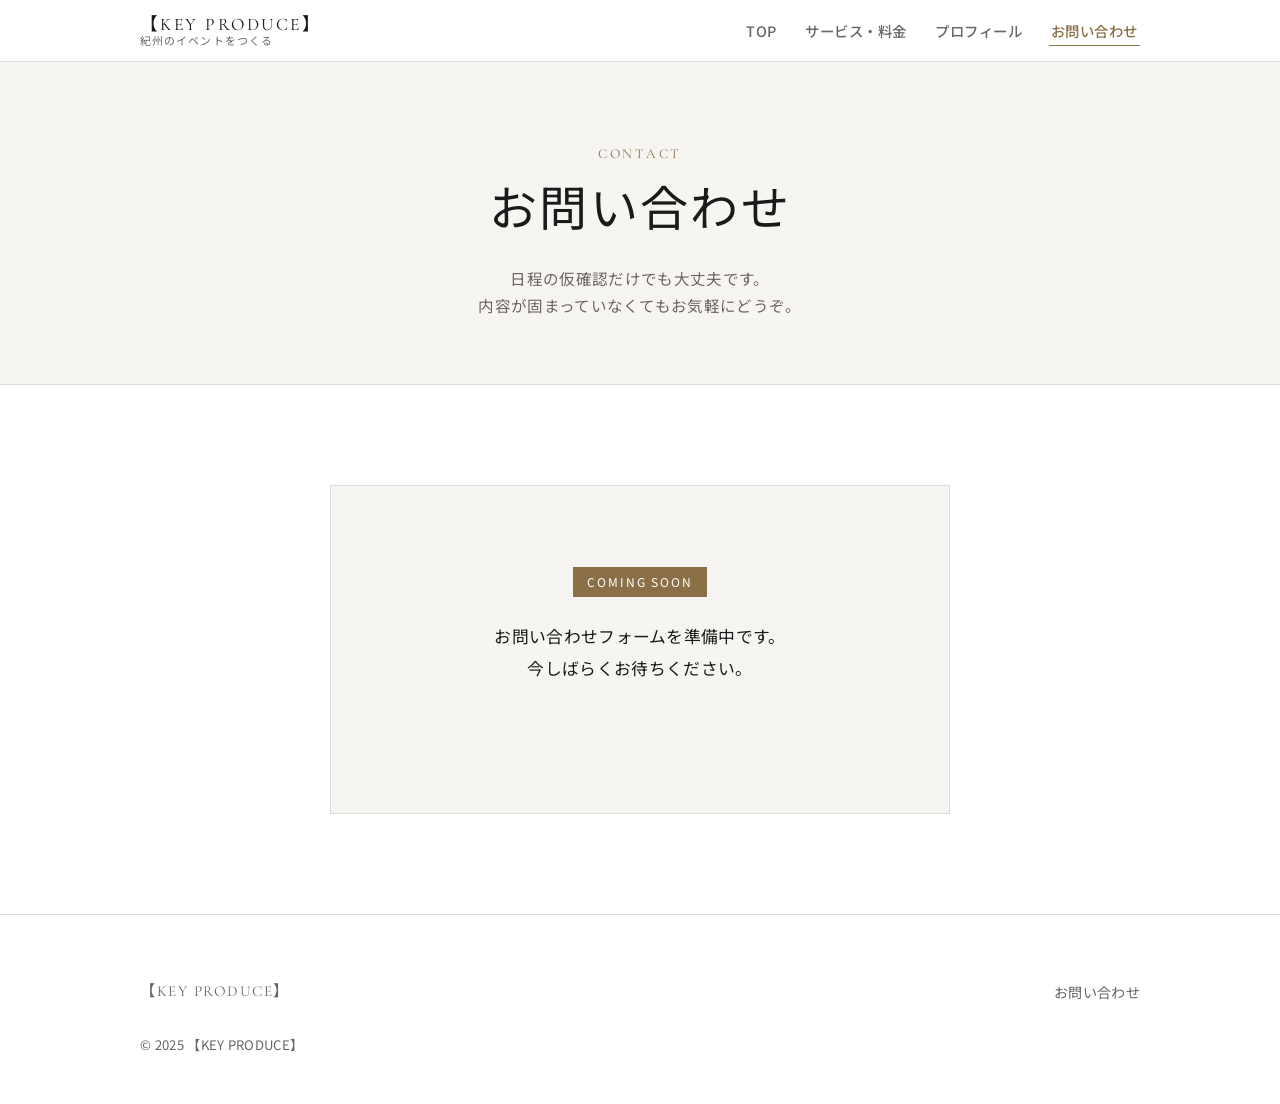
==== contact/index.html @ 3318c22f "LPをマルチページWebサイトへ移行" ====
<!doctype html>
<html lang="ja">
<head>
  <meta charset="utf-8" />
  <meta name="viewport" content="width=device-width, initial-scale=1" />
  <!-- 屋号：確定後に差し替え -->
  <title>お問い合わせ | 【KEY PRODUCE】</title>
  <meta name="description" content="KEY PRODUCEへのお問い合わせ。イベントMCのご依頼・ご相談はこちらから。見積もり無料・3営業日以内にご返信します。" />
  <link rel="icon" href="../favicon.svg" type="image/svg+xml" />
  <link rel="preconnect" href="https://fonts.googleapis.com">
  <link rel="preconnect" href="https://fonts.gstatic.com" crossorigin>
  <link href="https://fonts.googleapis.com/css2?family=Noto+Sans+JP:wght@400;500;700&family=Cormorant+Garamond:ital,wght@0,400;0,500;1,400&display=swap" rel="stylesheet">
  <link rel="stylesheet" href="../css/style.css" />
  <link rel="stylesheet" href="../css/components.css" />
</head>
<body>
  <a class="skip-link" href="#main">本文へスキップ</a>

  <div id="site-header"></div>

  <main id="main">

    <!-- ページタイトル -->
    <div class="page-header">
      <div class="container">
        <span class="page-header-label">Contact</span>
        <h1 class="page-header-title">お問い合わせ</h1>
        <p class="page-header-lead">日程の仮確認だけでも大丈夫です。<br>内容が固まっていなくてもお気軽にどうぞ。</p>
      </div>
    </div>

    <!-- フォーム（準備中） -->
    <section class="section">
      <div class="container">
        <div class="contact-form-wrap" data-reveal>
          <div class="contact-coming-soon">
            <p class="contact-coming-soon-badge">Coming Soon</p>
            <p class="contact-coming-soon-text">
              お問い合わせフォームを準備中です。<br>
              今しばらくお待ちください。
            </p>
            <!-- Instagram DM リンク（アカウント確定後に解除）
            <div class="contact-coming-soon-note">
              <p>お急ぎの方はInstagramのDMよりご連絡ください。</p>
              <a class="btn btn-fill" href="https://instagram.com/【アカウント名】" target="_blank" rel="noopener">
                Instagram DM で連絡する
              </a>
            </div>
            -->
          </div>
        </div>
      </div>
    </section>

  </main>

  <div id="site-footer"></div>

  <script src="../js/main.js"></script>
</body>
</html>
---- css/style.css ----
/* =============================================
   KEY PRODUCE | style.css
   共通スタイル
   ============================================= */

/* ── 変数 ─────────────────────────────────── */
:root {
  /* カラー */
  --bg: #FFFFFF;
  --surface: #F7F5F2;
  --text: #1a1a1a;
  --muted: #6b6560;
  --border: #E0DDD8;
  --accent: #8B6F47;
  --accent-light: #c4a882;
  --dark: #1a1a1a;
  --on-dark: #f5f3f0;
  --on-dark-muted: rgba(245, 243, 240, 0.65);

  /* フォント */
  --font-sans: "Noto Sans JP", system-ui, -apple-system, sans-serif;
  --font-serif: "Cormorant Garamond", "Noto Sans JP", serif;

  /* レイアウト */
  --container: 1000px;

  /* スペーシング */
  --s1: 8px;
  --s2: 16px;
  --s3: 24px;
  --s4: 32px;
  --s5: 48px;
  --s6: 64px;
  --s7: 80px;
  --s8: 100px;

  /* シェイプ */
  --radius: 4px;
  --radius-md: 8px;
  --radius-lg: 12px;
  --shadow: 0 4px 24px rgba(0, 0, 0, 0.07);
  --shadow-hover: 0 10px 40px rgba(0, 0, 0, 0.12);
}

/* ── リセット ─────────────────────────────── */
*, *::before, *::after {
  box-sizing: border-box;
}

:focus-visible {
  outline: 2px solid var(--accent);
  outline-offset: 3px;
}

html {
  scroll-behavior: smooth;
}

body {
  margin: 0;
  font-family: var(--font-sans);
  font-size: 16px;
  line-height: 1.8;
  letter-spacing: 0.02em;
  color: var(--text);
  background: var(--bg);
}

img {
  max-width: 100%;
  height: auto;
  display: block;
}

figure {
  margin: 0;
}

a {
  color: inherit;
  text-decoration: none;
}

a:hover {
  text-decoration: underline;
  text-underline-offset: 3px;
}

/* ── ユーティリティ ───────────────────────── */
.sr-only {
  position: absolute;
  width: 1px;
  height: 1px;
  padding: 0;
  margin: -1px;
  overflow: hidden;
  clip: rect(0, 0, 0, 0);
  white-space: nowrap;
  border: 0;
}

.skip-link {
  position: absolute;
  left: -9999px;
  top: auto;
  z-index: 10000;
}

.skip-link:focus {
  left: 16px;
  top: 16px;
  background: var(--surface);
  border: 1px solid var(--border);
  padding: 10px 16px;
  border-radius: var(--radius-md);
}

/* ── レイアウト ───────────────────────────── */
.container {
  width: min(var(--container), calc(100% - 48px));
  margin-inline: auto;
}

.section {
  padding: var(--s8) 0;
}

.section-alt {
  background: var(--surface);
}

.section-dark {
  background: var(--dark);
  color: var(--on-dark);
}

/* ── タイポグラフィ ───────────────────────── */
.section-label {
  font-family: var(--font-serif);
  font-size: 0.85rem;
  letter-spacing: 0.2em;
  color: var(--accent);
  text-transform: uppercase;
  margin: 0 0 var(--s2);
  display: block;
}

.section-heading {
  font-family: var(--font-serif);
  font-size: clamp(1.6rem, 4vw, 2.4rem);
  font-weight: 400;
  line-height: 1.35;
  letter-spacing: 0.02em;
  margin: 0 0 var(--s3);
}

.section-lead {
  color: var(--muted);
  max-width: 60ch;
  margin: 0 0 var(--s5);
}

/* ── ページタイトルエリア ─────────────────── */
.page-header {
  padding: var(--s7) 0 var(--s6);
  background: var(--surface);
  text-align: center;
  border-bottom: 1px solid var(--border);
}

.page-header-label {
  font-family: var(--font-serif);
  font-size: 0.85rem;
  letter-spacing: 0.2em;
  color: var(--accent);
  text-transform: uppercase;
  display: block;
  margin-bottom: var(--s2);
}

.page-header-title {
  font-family: var(--font-serif);
  font-size: clamp(2rem, 5vw, 3rem);
  font-weight: 400;
  letter-spacing: 0.05em;
  margin: 0 0 var(--s3);
  line-height: 1.2;
}

.page-header-lead {
  color: var(--muted);
  max-width: 46ch;
  margin: 0 auto;
  font-size: 0.97rem;
}

/* ── ボタン ───────────────────────────────── */
.btn {
  display: inline-flex;
  align-items: center;
  justify-content: center;
  gap: 6px;
  padding: 13px 32px;
  border: 1.5px solid var(--accent);
  border-radius: 2px;
  background: transparent;
  color: var(--accent);
  font-family: var(--font-sans);
  font-size: 0.95rem;
  font-weight: 500;
  letter-spacing: 0.06em;
  text-decoration: none;
  cursor: pointer;
  min-height: 44px;
  transition: background 0.2s, color 0.2s, transform 0.15s, box-shadow 0.15s;
}

.btn:hover {
  background: var(--accent);
  color: #fff;
  text-decoration: none;
  transform: translateY(-1px);
  box-shadow: var(--shadow);
}

.btn-fill {
  background: var(--accent);
  color: #fff;
}

.btn-fill:hover {
  background: #7a6040;
  border-color: #7a6040;
}

.btn-ghost {
  border-color: rgba(245, 243, 240, 0.45);
  color: var(--on-dark);
}

.btn-ghost:hover {
  background: rgba(255, 255, 255, 0.1);
  border-color: rgba(245, 243, 240, 0.8);
  color: var(--on-dark);
}

.btn-lg {
  padding: 16px 48px;
  font-size: 1rem;
}

/* ── Hero ─────────────────────────────────── */
.hero {
  position: relative;
  min-height: 640px;
  display: flex;
  align-items: center;
  overflow: hidden;
}

.hero-bg {
  position: absolute;
  inset: 0;
  z-index: 0;
}

.hero-bg img {
  width: 100%;
  height: 100%;
  object-fit: cover;
}

.hero-bg::after {
  content: "";
  position: absolute;
  inset: 0;
  background: linear-gradient(160deg, rgba(10, 8, 6, 0.68) 0%, rgba(10, 8, 6, 0.32) 100%);
}

.hero-inner {
  position: relative;
  z-index: 1;
  width: 100%;
  padding: var(--s7) 0;
}

.hero-content {
  max-width: 580px;
}

.hero-eyebrow {
  font-family: var(--font-serif);
  font-size: 0.85rem;
  letter-spacing: 0.22em;
  color: var(--accent-light);
  text-transform: uppercase;
  margin: 0 0 var(--s2);
}

.hero-title {
  font-family: var(--font-serif);
  font-size: clamp(2.6rem, 7vw, 4.2rem);
  font-weight: 400;
  line-height: 1.25;
  letter-spacing: 0.02em;
  color: #fff;
  margin: 0 0 var(--s3);
}

.hero-sub {
  font-size: 1rem;
  line-height: 1.9;
  color: rgba(255, 255, 255, 0.78);
  margin: 0 0 var(--s4);
  max-width: 44ch;
}

.hero-actions {
  display: flex;
  gap: 12px;
  flex-wrap: wrap;
}

.hero-note {
  margin: var(--s3) 0 0;
  font-size: 0.87rem;
  color: rgba(255, 255, 255, 0.45);
}

/* ── 選ばれる理由カード ──────────────────── */
.reasons-grid {
  display: grid;
  grid-template-columns: 1fr;
  gap: var(--s3);
  margin-top: var(--s5);
}

.reason-card {
  padding: var(--s4);
  border: 1px solid var(--border);
  border-top: 2px solid var(--accent);
  background: var(--bg);
  transition: box-shadow 0.2s, transform 0.2s;
}

.reason-card:hover {
  box-shadow: var(--shadow-hover);
  transform: translateY(-2px);
}

.reason-number {
  font-family: var(--font-serif);
  font-size: 2.2rem;
  color: var(--accent);
  opacity: 0.3;
  line-height: 1;
  margin: 0 0 var(--s2);
}

.reason-title {
  font-size: 1.02rem;
  font-weight: 700;
  margin: 0 0 var(--s1);
}

.reason-body {
  font-size: 0.93rem;
  color: var(--muted);
  margin: 0;
  line-height: 1.85;
}

/* ── サービス概要（TOP用） ───────────────── */
.service-snippet {
  display: grid;
  gap: var(--s4);
  align-items: center;
  background: var(--surface);
  padding: var(--s6) var(--s5);
  border-left: 2px solid var(--accent);
}

.service-snippet-name {
  font-family: var(--font-serif);
  font-size: 1.6rem;
  font-weight: 400;
  margin: 0 0 var(--s1);
}

.service-snippet-price {
  font-size: 1.3rem;
  font-weight: 700;
  color: var(--accent);
  margin: 0 0 var(--s2);
}

.service-snippet-price small {
  font-size: 0.85rem;
  font-weight: 400;
  color: var(--muted);
}

.service-snippet-desc {
  color: var(--muted);
  margin: 0;
  font-size: 0.95rem;
}

/* ── ギャラリー ───────────────────────────── */
.gallery-grid {
  display: grid;
  grid-template-columns: 1fr 1fr;
  gap: var(--s2);
  margin-top: var(--s4);
}

.gallery-item {
  overflow: hidden;
  background: var(--surface);
}

.gallery-item img {
  width: 100%;
  aspect-ratio: 4 / 3;
  object-fit: cover;
  transition: transform 0.45s ease;
}

.gallery-item:hover img {
  transform: scale(1.04);
}

.gallery-caption {
  padding: var(--s1) var(--s2);
  font-size: 0.83rem;
  color: var(--muted);
}

/* ── プロフィール導線（TOP用） ───────────── */
.profile-strip {
  display: grid;
  gap: var(--s5);
  align-items: center;
}

.profile-strip-img img {
  width: 100%;
  aspect-ratio: 4 / 3;
  object-fit: cover;
  border-radius: var(--radius-lg);
}

.profile-strip-img-placeholder {
  width: 100%;
  aspect-ratio: 4 / 3;
  background: var(--surface);
  border-radius: var(--radius-lg);
  display: flex;
  align-items: center;
  justify-content: center;
  color: var(--muted);
  font-size: 0.88rem;
  border: 1px dashed var(--border);
}

/* ── サービスページ ───────────────────────── */
.plan-card {
  border: 1px solid var(--border);
  padding: var(--s5) var(--s5);
}

.plan-name {
  font-family: var(--font-serif);
  font-size: 1.8rem;
  font-weight: 400;
  letter-spacing: 0.05em;
  margin: 0 0 var(--s2);
}

.plan-price {
  font-size: 1.4rem;
  font-weight: 700;
  color: var(--accent);
  margin: 0 0 var(--s4);
}

.plan-price span {
  font-size: 0.88rem;
  font-weight: 400;
  color: var(--muted);
}

.plan-section-label {
  font-size: 0.82rem;
  font-weight: 700;
  letter-spacing: 0.12em;
  color: var(--muted);
  text-transform: uppercase;
  margin: 0 0 var(--s2);
}

.plan-checklist {
  list-style: none;
  margin: 0 0 var(--s4);
  padding: 0;
}

.plan-checklist li {
  padding: 9px 0;
  border-bottom: 1px solid var(--border);
  font-size: 0.95rem;
  display: flex;
  align-items: center;
  gap: 10px;
}

.plan-checklist li::before {
  content: "✓";
  color: var(--accent);
  font-weight: 700;
  flex-shrink: 0;
  font-size: 0.9rem;
}

.plan-tags {
  display: flex;
  flex-wrap: wrap;
  gap: 8px;
  margin-bottom: var(--s4);
}

.plan-tag {
  padding: 5px 14px;
  border: 1px solid var(--border);
  font-size: 0.83rem;
  color: var(--muted);
  border-radius: 2px;
}

.plan-note {
  font-size: 0.87rem;
  color: var(--muted);
  margin: 0;
}

.plan-coming-soon {
  border: 1px solid var(--border);
  padding: var(--s5);
  background: var(--surface);
  opacity: 0.72;
}

.badge {
  display: inline-block;
  background: var(--muted);
  color: #fff;
  font-size: 0.73rem;
  letter-spacing: 0.14em;
  padding: 3px 10px;
  text-transform: uppercase;
  border-radius: 2px;
  margin-bottom: var(--s2);
}

/* ── FAQ ─────────────────────────────────── */
.faq-list {
  list-style: none;
  margin: var(--s5) 0 0;
  padding: 0;
  border-top: 1px solid var(--border);
}

.faq-item {
  border-bottom: 1px solid var(--border);
}

.faq-btn {
  width: 100%;
  display: flex;
  justify-content: space-between;
  align-items: center;
  gap: var(--s2);
  padding: var(--s3) 0;
  background: none;
  border: none;
  text-align: left;
  cursor: pointer;
  font-family: var(--font-sans);
  font-size: 1rem;
  font-weight: 500;
  color: var(--text);
  letter-spacing: 0.02em;
  transition: color 0.2s;
}

.faq-btn:hover {
  color: var(--accent);
}

.faq-icon {
  flex-shrink: 0;
  width: 20px;
  height: 20px;
  position: relative;
}

.faq-icon::before,
.faq-icon::after {
  content: "";
  position: absolute;
  background: currentColor;
  transition: transform 0.25s ease, opacity 0.25s ease;
}

.faq-icon::before {
  width: 2px;
  height: 12px;
  top: 4px;
  left: 9px;
}

.faq-icon::after {
  width: 12px;
  height: 2px;
  top: 9px;
  left: 4px;
}

.faq-item.is-open .faq-icon::before {
  transform: scaleY(0);
  opacity: 0;
}

.faq-answer {
  overflow: hidden;
  max-height: 0;
  transition: max-height 0.3s ease;
}

.faq-answer-inner {
  padding: 0 0 var(--s3);
  color: var(--muted);
  font-size: 0.95rem;
  line-height: 1.85;
}

.faq-item.is-open .faq-answer {
  max-height: 400px;
}

/* ── プロフィールページ ──────────────────── */
.profile-hero-grid {
  display: grid;
  gap: var(--s6);
  align-items: center;
}

.profile-img img {
  width: 100%;
  max-width: 380px;
  aspect-ratio: 3 / 4;
  object-fit: cover;
  border-radius: var(--radius-md);
}

.profile-img-placeholder {
  width: 100%;
  max-width: 380px;
  aspect-ratio: 3 / 4;
  background: var(--surface);
  border-radius: var(--radius-md);
  display: flex;
  align-items: center;
  justify-content: center;
  color: var(--muted);
  font-size: 0.88rem;
  border: 1px dashed var(--border);
}

.profile-name {
  font-family: var(--font-serif);
  font-size: clamp(2rem, 5vw, 2.8rem);
  font-weight: 400;
  margin: 0 0 var(--s1);
  letter-spacing: 0.06em;
}

.profile-role {
  font-size: 0.87rem;
  letter-spacing: 0.14em;
  color: var(--accent);
  margin: 0 0 var(--s4);
}

.profile-catch {
  font-family: var(--font-serif);
  font-size: clamp(1.4rem, 3.5vw, 2.2rem);
  font-weight: 400;
  line-height: 1.6;
  text-align: center;
  max-width: 28ch;
  margin: 0 auto;
}

.profile-history-list {
  list-style: none;
  margin: var(--s3) 0 0;
  padding: 0;
  max-width: 52ch;
}

.profile-history-list li {
  padding: 10px 0;
  border-bottom: 1px solid var(--border);
  font-size: 0.95rem;
  display: flex;
  align-items: flex-start;
  gap: var(--s2);
}

.profile-history-list li::before {
  content: "—";
  color: var(--accent);
  flex-shrink: 0;
  margin-top: 2px;
}

.profile-message {
  font-size: 1.02rem;
  line-height: 2.1;
  max-width: 54ch;
  margin: 0 auto;
  text-align: center;
}

/* ── お問い合わせフォーム ─────────────────── */
.contact-form-wrap {
  max-width: 620px;
  margin: 0 auto;
}

.form-group {
  margin-bottom: var(--s3);
}

.form-label {
  display: block;
  font-size: 0.9rem;
  font-weight: 500;
  margin-bottom: var(--s1);
}

.form-required {
  color: var(--accent);
  margin-left: 4px;
  font-size: 0.78rem;
}

.form-input,
.form-select,
.form-textarea {
  width: 100%;
  padding: 12px 16px;
  border: 1px solid var(--border);
  border-radius: var(--radius);
  background: var(--bg);
  font-family: var(--font-sans);
  font-size: 1rem;
  color: var(--text);
  letter-spacing: 0.02em;
  transition: border-color 0.2s;
  appearance: none;
  -webkit-appearance: none;
}

.form-input:focus,
.form-select:focus,
.form-textarea:focus {
  outline: none;
  border-color: var(--accent);
}

.form-select {
  background-image: url("data:image/svg+xml,%3Csvg xmlns='http://www.w3.org/2000/svg' width='12' height='8'%3E%3Cpath d='M1 1l5 5 5-5' stroke='%236b6560' stroke-width='1.5' fill='none' stroke-linecap='round'/%3E%3C/svg%3E");
  background-repeat: no-repeat;
  background-position: right 16px center;
  padding-right: 44px;
  cursor: pointer;
}

.form-textarea {
  resize: vertical;
  min-height: 140px;
}

.form-submit {
  width: 100%;
  padding: 16px;
  background: var(--accent);
  color: #fff;
  border: none;
  border-radius: var(--radius);
  font-family: var(--font-sans);
  font-size: 1rem;
  font-weight: 500;
  letter-spacing: 0.07em;
  cursor: pointer;
  transition: background 0.2s, transform 0.15s;
  min-height: 52px;
}

.form-submit:hover {
  background: #7a6040;
  transform: translateY(-1px);
}

.form-note {
  margin-top: var(--s4);
  padding: var(--s3) var(--s4);
  background: var(--surface);
  border-left: 2px solid var(--accent-light);
  font-size: 0.9rem;
  color: var(--muted);
  line-height: 1.7;
}

.form-thanks {
  display: none;
  text-align: center;
  padding: var(--s7) 0;
}

.form-thanks.is-visible {
  display: block;
}

.form-thanks-icon {
  font-size: 2.5rem;
  margin-bottom: var(--s3);
}

.form-thanks-title {
  font-family: var(--font-serif);
  font-size: 1.6rem;
  font-weight: 400;
  margin: 0 0 var(--s2);
}

/* ── お問い合わせ Coming Soon ────────────── */
.contact-coming-soon {
  text-align: center;
  padding: var(--s7) var(--s4);
  border: 1px solid var(--border);
  background: var(--surface);
}

.contact-coming-soon-badge {
  display: inline-block;
  background: var(--accent);
  color: #fff;
  font-size: 0.75rem;
  letter-spacing: 0.16em;
  padding: 4px 14px;
  text-transform: uppercase;
  margin: 0 0 var(--s3);
}

.contact-coming-soon-text {
  font-size: 1.05rem;
  line-height: 1.9;
  margin: 0 0 var(--s5);
}

.contact-coming-soon-note {
  display: flex;
  flex-direction: column;
  align-items: center;
  gap: var(--s3);
  color: var(--muted);
  font-size: 0.93rem;
}

.contact-coming-soon-note p {
  margin: 0;
}

/* ── Works プレースホルダー ──────────────── */
.works-placeholder {
  text-align: center;
  padding: var(--s8) 0;
}

.works-placeholder-text {
  font-family: var(--font-serif);
  font-size: 1.2rem;
  color: var(--muted);
  margin-bottom: var(--s4);
  line-height: 1.8;
}

/* ── スクロールアニメーション ────────────── */
[data-reveal] {
  opacity: 0;
  transform: translateY(18px);
  transition: opacity 0.7s ease, transform 0.7s ease;
}

[data-reveal].is-visible {
  opacity: 1;
  transform: translateY(0);
}

@media (prefers-reduced-motion: reduce) {
  html {
    scroll-behavior: auto;
  }
  [data-reveal] {
    opacity: 1;
    transform: none;
    transition: none;
  }
}

/* ── レスポンシブ（768px以上） ───────────── */
@media (min-width: 768px) {
  .hero {
    min-height: 800px;
  }

  .reasons-grid {
    grid-template-columns: repeat(3, 1fr);
  }

  .gallery-grid {
    grid-template-columns: repeat(4, 1fr);
  }

  .profile-strip {
    grid-template-columns: 1fr 1fr;
  }

  .profile-hero-grid {
    grid-template-columns: 1fr 1.6fr;
  }

  .service-snippet {
    grid-template-columns: 1fr auto;
  }
}
---- css/components.css ----
/* =============================================
   KEY PRODUCE | components.css
   共通コンポーネント（ヘッダー・フッター・CTA）
   ============================================= */

/* ── ヘッダー ─────────────────────────────── */
.site-header {
  position: sticky;
  top: 0;
  z-index: 1000;
  background: rgba(255, 255, 255, 0.90);
  backdrop-filter: saturate(1.2) blur(12px);
  -webkit-backdrop-filter: saturate(1.2) blur(12px);
  border-bottom: 1px solid var(--border);
}

.header-inner {
  display: flex;
  align-items: center;
  justify-content: space-between;
  gap: var(--s2);
  padding: 16px 0;
}

/* ロゴ */
.site-logo {
  display: flex;
  flex-direction: column;
  gap: 1px;
  text-decoration: none;
  line-height: 1;
}

.site-logo:hover {
  text-decoration: none;
}

.logo-en {
  font-family: var(--font-serif);
  font-size: 1.1rem;
  font-weight: 400;
  letter-spacing: 0.14em;
  color: var(--text);
}

.logo-ja {
  font-size: 0.68rem;
  letter-spacing: 0.1em;
  color: var(--muted);
}

/* グローバルナビ */
.site-nav {
  display: none;
}

.nav-list {
  list-style: none;
  margin: 0;
  padding: 0;
  display: flex;
  gap: var(--s3);
}

.nav-list a {
  font-size: 0.9rem;
  font-weight: 500;
  color: var(--muted);
  letter-spacing: 0.04em;
  padding: 4px 2px;
  transition: color 0.2s;
  text-decoration: none;
}

.nav-list a:hover,
.nav-list a.is-active {
  color: var(--accent);
  text-decoration: none;
}

.nav-list a.is-active {
  border-bottom: 1.5px solid var(--accent);
}

/* ハンバーガーボタン */
.nav-toggle {
  display: flex;
  align-items: center;
  justify-content: center;
  width: 44px;
  height: 44px;
  background: none;
  border: 1px solid var(--border);
  border-radius: var(--radius);
  cursor: pointer;
  padding: 0;
  flex-direction: column;
  gap: 5px;
}

.nav-toggle-bar {
  display: block;
  width: 20px;
  height: 1.5px;
  background: var(--text);
  border-radius: 2px;
  transition: transform 0.25s ease, opacity 0.25s ease;
}

.nav-toggle[aria-expanded="true"] .nav-toggle-bar:nth-child(1) {
  transform: translateY(6.5px) rotate(45deg);
}

.nav-toggle[aria-expanded="true"] .nav-toggle-bar:nth-child(2) {
  opacity: 0;
}

.nav-toggle[aria-expanded="true"] .nav-toggle-bar:nth-child(3) {
  transform: translateY(-6.5px) rotate(-45deg);
}

/* モバイルメニュー */
.mobile-nav {
  border-top: 1px solid var(--border);
  background: var(--bg);
}

.mobile-nav-list {
  list-style: none;
  margin: 0;
  padding: var(--s2) 0 var(--s3);
  display: grid;
  gap: 2px;
}

.mobile-nav-list a {
  display: block;
  padding: 12px 0;
  font-size: 0.95rem;
  font-weight: 500;
  color: var(--text);
  letter-spacing: 0.04em;
  border-bottom: 1px solid var(--border);
  transition: color 0.2s;
}

.mobile-nav-list a:hover,
.mobile-nav-list a.is-active {
  color: var(--accent);
  text-decoration: none;
}

.mobile-nav-list .nav-cta-link {
  display: inline-flex;
  align-items: center;
  justify-content: center;
  margin-top: var(--s2);
  padding: 12px 32px;
  background: var(--accent);
  color: #fff;
  border-radius: 2px;
  font-size: 0.9rem;
  font-weight: 500;
  letter-spacing: 0.06em;
  border: none;
}

.mobile-nav-list .nav-cta-link:hover {
  background: #7a6040;
  text-decoration: none;
}

/* ── CTAセクション ────────────────────────── */
.cta-section {
  background: var(--surface);
  border-top: 1px solid var(--border);
  padding: var(--s8) 0;
  text-align: center;
}

.cta-section .container {
  max-width: 600px;
}

.cta-heading {
  font-family: var(--font-serif);
  font-size: clamp(1.5rem, 4vw, 2rem);
  font-weight: 400;
  letter-spacing: 0.04em;
  margin: 0 0 var(--s2);
  line-height: 1.4;
}

.cta-sub {
  color: var(--muted);
  font-size: 0.95rem;
  margin: 0 0 var(--s5);
  line-height: 1.8;
}

.cta-actions {
  display: flex;
  justify-content: center;
  gap: var(--s2);
  flex-wrap: wrap;
}

/* ── フッター ─────────────────────────────── */
.site-footer {
  padding: var(--s5) 0;
  border-top: 1px solid var(--border);
  background: var(--bg);
}

.footer-inner {
  display: flex;
  align-items: center;
  justify-content: space-between;
  gap: var(--s3);
  flex-wrap: wrap;
}

.footer-logo {
  font-family: var(--font-serif);
  font-size: 0.95rem;
  letter-spacing: 0.1em;
  color: var(--muted);
}

.footer-links {
  list-style: none;
  margin: 0;
  padding: 0;
  display: flex;
  gap: var(--s3);
}

.footer-links a {
  font-size: 0.88rem;
  color: var(--muted);
  transition: color 0.2s;
}

.footer-links a:hover {
  color: var(--accent);
  text-decoration: none;
}

.footer-copy {
  margin: 0;
  font-size: 0.82rem;
  color: var(--muted);
}

/* ── デスクトップ（880px以上） ───────────── */
@media (min-width: 880px) {
  .site-nav {
    display: block;
  }

  .nav-toggle {
    display: none;
  }
}
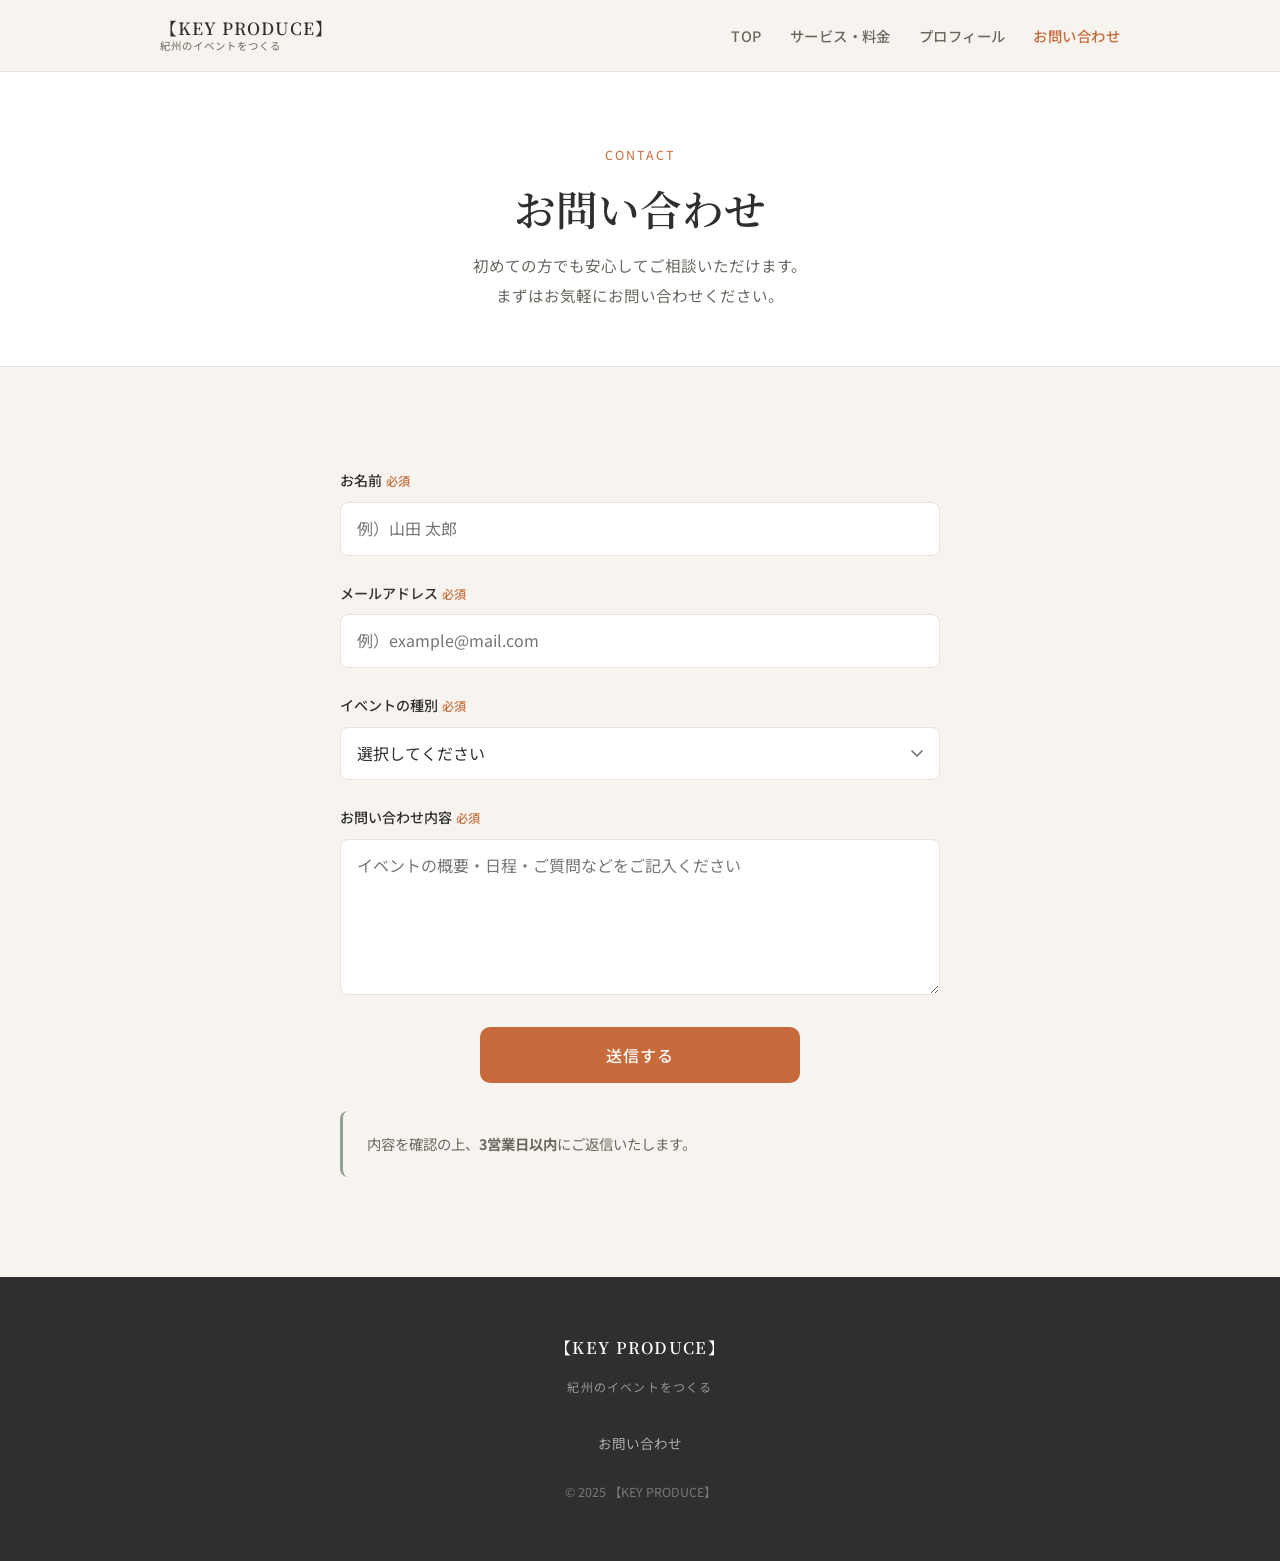
==== commit 4afcb441: "レイアウトの調整。" ====
--- a/contact/index.html
+++ b/contact/index.html
@@ -6,13 +6,16 @@
   <!-- 屋号：確定後に差し替え -->
   <title>お問い合わせ | 【KEY PRODUCE】</title>
   <meta name="description" content="KEY PRODUCEへのお問い合わせ。イベントMCのご依頼・ご相談はこちらから。見積もり無料・3営業日以内にご返信します。" />
+
   <link rel="icon" href="../favicon.svg" type="image/svg+xml" />
   <link rel="preconnect" href="https://fonts.googleapis.com">
   <link rel="preconnect" href="https://fonts.gstatic.com" crossorigin>
-  <link href="https://fonts.googleapis.com/css2?family=Noto+Sans+JP:wght@400;500;700&family=Cormorant+Garamond:ital,wght@0,400;0,500;1,400&display=swap" rel="stylesheet">
+  <link href="https://fonts.googleapis.com/css2?family=Noto+Sans+JP:wght@400;500&family=Noto+Serif+JP:wght@400;600&display=swap" rel="stylesheet">
+
   <link rel="stylesheet" href="../css/style.css" />
   <link rel="stylesheet" href="../css/components.css" />
 </head>
+
 <body>
   <a class="skip-link" href="#main">本文へスキップ</a>
 
@@ -25,29 +28,106 @@
       <div class="container">
         <span class="page-header-label">Contact</span>
         <h1 class="page-header-title">お問い合わせ</h1>
-        <p class="page-header-lead">日程の仮確認だけでも大丈夫です。<br>内容が固まっていなくてもお気軽にどうぞ。</p>
+        <p class="page-header-lead">
+          初めての方でも安心してご相談いただけます。<br>
+          まずはお気軽にお問い合わせください。
+        </p>
       </div>
     </div>
 
-    <!-- フォーム（準備中） -->
+    <!-- フォーム -->
     <section class="section">
       <div class="container">
         <div class="contact-form-wrap" data-reveal>
-          <div class="contact-coming-soon">
-            <p class="contact-coming-soon-badge">Coming Soon</p>
-            <p class="contact-coming-soon-text">
-              お問い合わせフォームを準備中です。<br>
-              今しばらくお待ちください。
+
+          <!-- 送信後のサンクスメッセージ -->
+          <div class="form-thanks" id="form-thanks" role="alert" aria-live="polite" hidden>
+            <p style="font-size: 2rem; margin: 0 0 16px;">✓</p>
+            <h2 style="font-family: var(--font-serif); font-size: 1.5rem; font-weight: 600; margin: 0 0 12px;">
+              送信が完了しました
+            </h2>
+            <p style="color: var(--color-muted); margin: 0 0 32px;">
+              内容を確認の上、3営業日以内にご返信いたします。
             </p>
+            <a class="btn btn-fill" href="../index.html">TOPへ戻る</a>
+          </div>
+
+          <!-- フォーム本体 -->
+          <!-- Google Form URL：作成後に【GOOGLE_FORM_URL】を差し替えてください -->
+          <form id="contact-form" action="【GOOGLE_FORM_URL】" method="POST">
+
+            <div class="form-group">
+              <label class="form-label" for="name">
+                お名前<span class="form-required">必須</span>
+              </label>
+              <input
+                class="form-input"
+                type="text"
+                id="name"
+                name="name"
+                required
+                autocomplete="name"
+                placeholder="例）山田 太郎"
+              />
+            </div>
+
+            <div class="form-group">
+              <label class="form-label" for="email">
+                メールアドレス<span class="form-required">必須</span>
+              </label>
+              <input
+                class="form-input"
+                type="email"
+                id="email"
+                name="email"
+                required
+                autocomplete="email"
+                placeholder="例）example@mail.com"
+              />
+            </div>
+
+            <div class="form-group">
+              <label class="form-label" for="event-type">
+                イベントの種別<span class="form-required">必須</span>
+              </label>
+              <select class="form-select" id="event-type" name="event-type" required>
+                <option value="" disabled selected>選択してください</option>
+                <option value="企業イベント・式典">企業イベント・式典</option>
+                <option value="地域祭り・野外イベント">地域祭り・野外イベント</option>
+                <option value="婚礼・パーティー">婚礼・パーティー</option>
+                <option value="その他">その他</option>
+              </select>
+            </div>
+
+            <div class="form-group">
+              <label class="form-label" for="message">
+                お問い合わせ内容<span class="form-required">必須</span>
+              </label>
+              <textarea
+                class="form-textarea"
+                id="message"
+                name="message"
+                required
+                rows="5"
+                placeholder="イベントの概要・日程・ご質問などをご記入ください"
+              ></textarea>
+            </div>
+
+            <div style="text-align: center;">
+              <button class="form-submit" type="submit" style="max-width: 320px; margin: 0 auto;">
+                送信する
+              </button>
+            </div>
+
+          </form>
+
+          <div class="form-note">
+            内容を確認の上、<strong>3営業日以内</strong>にご返信いたします。<br>
             <!-- Instagram DM リンク（アカウント確定後に解除）
-            <div class="contact-coming-soon-note">
-              <p>お急ぎの方はInstagramのDMよりご連絡ください。</p>
-              <a class="btn btn-fill" href="https://instagram.com/【アカウント名】" target="_blank" rel="noopener">
-                Instagram DM で連絡する
-              </a>
-            </div>
+            お急ぎの場合はInstagramのDMよりご連絡ください。
             -->
           </div>
+
         </div>
       </div>
     </section>
@@ -57,5 +137,17 @@
   <div id="site-footer"></div>
 
   <script src="../js/main.js"></script>
+  <script>
+    // 送信後サンクスメッセージの表示
+    const form = document.getElementById("contact-form");
+    const thanks = document.getElementById("form-thanks");
+    if (form && thanks) {
+      form.addEventListener("submit", (e) => {
+        // Google Form はページ遷移するため、
+        // 送信完了の検知は Google Form のサンクスページで行う。
+        // 必要に応じてリダイレクト先に合わせて調整してください。
+      });
+    }
+  </script>
 </body>
 </html>
--- a/css/style.css
+++ b/css/style.css
@@ -1,45 +1,34 @@
 /* =============================================
    KEY PRODUCE | style.css
-   共通スタイル
+   共通スタイル・デザイントークン（DESIGN.md準拠）
    ============================================= */
 
-/* ── 変数 ─────────────────────────────────── */
+/* ── デザイントークン ─────────────────────── */
 :root {
-  /* カラー */
-  --bg: #FFFFFF;
-  --surface: #F7F5F2;
-  --text: #1a1a1a;
-  --muted: #6b6560;
-  --border: #E0DDD8;
-  --accent: #8B6F47;
-  --accent-light: #c4a882;
-  --dark: #1a1a1a;
-  --on-dark: #f5f3f0;
-  --on-dark-muted: rgba(245, 243, 240, 0.65);
-
-  /* フォント */
-  --font-sans: "Noto Sans JP", system-ui, -apple-system, sans-serif;
-  --font-serif: "Cormorant Garamond", "Noto Sans JP", serif;
-
-  /* レイアウト */
-  --container: 1000px;
-
-  /* スペーシング */
-  --s1: 8px;
-  --s2: 16px;
-  --s3: 24px;
-  --s4: 32px;
-  --s5: 48px;
-  --s6: 64px;
-  --s7: 80px;
-  --s8: 100px;
-
-  /* シェイプ */
-  --radius: 4px;
-  --radius-md: 8px;
-  --radius-lg: 12px;
-  --shadow: 0 4px 24px rgba(0, 0, 0, 0.07);
-  --shadow-hover: 0 10px 40px rgba(0, 0, 0, 0.12);
+  /* Color */
+  --color-bg:      #F7F4EF;
+  --color-text:    #2F2F2F;
+  --color-accent:  #C86B3C;
+  --color-sub:     #8FA38F;
+  --color-white:   #FFFFFF;
+  --color-border:  #E8E3DC;
+  --color-shadow:  rgba(0, 0, 0, 0.06);
+  --color-muted:   #6B6860;
+
+  /* Typography */
+  --font-serif:      'Noto Serif JP', serif;
+  --font-sans:       'Noto Sans JP', sans-serif;
+  --font-size-base:  16px;
+  --line-height:     1.9;
+
+  /* Spacing */
+  --section-gap:    100px;
+  --content-width:  960px;
+  --padding-mobile: 24px;
+
+  /* Shape */
+  --radius-btn:  10px;
+  --radius-card: 12px;
 }
 
 /* ── リセット ─────────────────────────────── */
@@ -48,7 +37,7 @@
 }
 
 :focus-visible {
-  outline: 2px solid var(--accent);
+  outline: 2px solid var(--color-accent);
   outline-offset: 3px;
 }
 
@@ -59,11 +48,10 @@
 body {
   margin: 0;
   font-family: var(--font-sans);
-  font-size: 16px;
-  line-height: 1.8;
-  letter-spacing: 0.02em;
-  color: var(--text);
-  background: var(--bg);
+  font-size: var(--font-size-base);
+  line-height: var(--line-height);
+  color: var(--color-text);
+  background: var(--color-bg);
 }
 
 img {
@@ -109,89 +97,87 @@
 .skip-link:focus {
   left: 16px;
   top: 16px;
-  background: var(--surface);
-  border: 1px solid var(--border);
+  background: var(--color-white);
+  border: 1px solid var(--color-border);
   padding: 10px 16px;
-  border-radius: var(--radius-md);
+  border-radius: var(--radius-btn);
 }
 
 /* ── レイアウト ───────────────────────────── */
 .container {
-  width: min(var(--container), calc(100% - 48px));
+  width: min(var(--content-width), calc(100% - var(--padding-mobile) * 2));
   margin-inline: auto;
 }
 
 .section {
-  padding: var(--s8) 0;
-}
-
-.section-alt {
-  background: var(--surface);
-}
-
-.section-dark {
-  background: var(--dark);
-  color: var(--on-dark);
+  padding: var(--section-gap) 0;
+}
+
+.section-white {
+  background: var(--color-white);
 }
 
 /* ── タイポグラフィ ───────────────────────── */
 .section-label {
-  font-family: var(--font-serif);
-  font-size: 0.85rem;
-  letter-spacing: 0.2em;
-  color: var(--accent);
-  text-transform: uppercase;
-  margin: 0 0 var(--s2);
-  display: block;
-}
-
-.section-heading {
-  font-family: var(--font-serif);
-  font-size: clamp(1.6rem, 4vw, 2.4rem);
-  font-weight: 400;
-  line-height: 1.35;
-  letter-spacing: 0.02em;
-  margin: 0 0 var(--s3);
-}
-
-.section-lead {
-  color: var(--muted);
-  max-width: 60ch;
-  margin: 0 0 var(--s5);
-}
-
-/* ── ページタイトルエリア ─────────────────── */
-.page-header {
-  padding: var(--s7) 0 var(--s6);
-  background: var(--surface);
-  text-align: center;
-  border-bottom: 1px solid var(--border);
-}
-
-.page-header-label {
-  font-family: var(--font-serif);
-  font-size: 0.85rem;
-  letter-spacing: 0.2em;
-  color: var(--accent);
+  font-family: var(--font-sans);
+  font-size: 0.78rem;
+  letter-spacing: 0.18em;
+  color: var(--color-accent);
   text-transform: uppercase;
   display: block;
-  margin-bottom: var(--s2);
+  margin-bottom: 12px;
+}
+
+.section-heading {
+  font-family: var(--font-serif);
+  font-size: clamp(1.5rem, 3.5vw, 2.2rem);
+  font-weight: 600;
+  line-height: 1.4;
+  color: var(--color-text);
+  margin: 0 0 24px;
+}
+
+.section-lead {
+  color: var(--color-muted);
+  font-size: 0.97rem;
+  line-height: var(--line-height);
+  max-width: 56ch;
+  margin: 0 0 40px;
+}
+
+/* ── ページヘッダー ───────────────────────── */
+.page-header {
+  padding: 72px 0 56px;
+  background: var(--color-white);
+  border-bottom: 1px solid var(--color-border);
+  text-align: center;
+}
+
+.page-header-label {
+  font-family: var(--font-sans);
+  font-size: 0.78rem;
+  letter-spacing: 0.18em;
+  color: var(--color-accent);
+  text-transform: uppercase;
+  display: block;
+  margin-bottom: 14px;
 }
 
 .page-header-title {
   font-family: var(--font-serif);
-  font-size: clamp(2rem, 5vw, 3rem);
-  font-weight: 400;
-  letter-spacing: 0.05em;
-  margin: 0 0 var(--s3);
-  line-height: 1.2;
+  font-size: clamp(1.8rem, 4vw, 2.6rem);
+  font-weight: 600;
+  color: var(--color-text);
+  margin: 0 0 16px;
+  line-height: 1.3;
 }
 
 .page-header-lead {
-  color: var(--muted);
-  max-width: 46ch;
+  color: var(--color-muted);
+  font-size: 0.97rem;
+  max-width: 44ch;
   margin: 0 auto;
-  font-size: 0.97rem;
+  line-height: var(--line-height);
 }
 
 /* ── ボタン ───────────────────────────────── */
@@ -199,60 +185,48 @@
   display: inline-flex;
   align-items: center;
   justify-content: center;
-  gap: 6px;
   padding: 13px 32px;
-  border: 1.5px solid var(--accent);
-  border-radius: 2px;
+  border-radius: var(--radius-btn);
+  border: 1.5px solid var(--color-accent);
   background: transparent;
-  color: var(--accent);
+  color: var(--color-accent);
   font-family: var(--font-sans);
   font-size: 0.95rem;
   font-weight: 500;
-  letter-spacing: 0.06em;
+  letter-spacing: 0.05em;
   text-decoration: none;
   cursor: pointer;
   min-height: 44px;
-  transition: background 0.2s, color 0.2s, transform 0.15s, box-shadow 0.15s;
+  transition: background 0.2s, color 0.2s, border-color 0.2s, transform 0.15s;
 }
 
 .btn:hover {
-  background: var(--accent);
-  color: #fff;
+  background: var(--color-accent);
+  color: var(--color-white);
+  border-color: var(--color-accent);
   text-decoration: none;
   transform: translateY(-1px);
-  box-shadow: var(--shadow);
 }
 
 .btn-fill {
-  background: var(--accent);
-  color: #fff;
+  background: var(--color-accent);
+  color: var(--color-white);
 }
 
 .btn-fill:hover {
-  background: #7a6040;
-  border-color: #7a6040;
-}
-
-.btn-ghost {
-  border-color: rgba(245, 243, 240, 0.45);
-  color: var(--on-dark);
-}
-
-.btn-ghost:hover {
-  background: rgba(255, 255, 255, 0.1);
-  border-color: rgba(245, 243, 240, 0.8);
-  color: var(--on-dark);
+  background: #b05e32;
+  border-color: #b05e32;
 }
 
 .btn-lg {
-  padding: 16px 48px;
+  padding: 16px 40px;
   font-size: 1rem;
 }
 
 /* ── Hero ─────────────────────────────────── */
 .hero {
   position: relative;
-  min-height: 640px;
+  min-height: 600px;
   display: flex;
   align-items: center;
   overflow: hidden;
@@ -274,45 +248,38 @@
   content: "";
   position: absolute;
   inset: 0;
-  background: linear-gradient(160deg, rgba(10, 8, 6, 0.68) 0%, rgba(10, 8, 6, 0.32) 100%);
+  background: rgba(0, 0, 0, 0.35);
 }
 
 .hero-inner {
   position: relative;
   z-index: 1;
   width: 100%;
-  padding: var(--s7) 0;
-}
-
-.hero-content {
-  max-width: 580px;
-}
-
-.hero-eyebrow {
-  font-family: var(--font-serif);
-  font-size: 0.85rem;
-  letter-spacing: 0.22em;
-  color: var(--accent-light);
-  text-transform: uppercase;
-  margin: 0 0 var(--s2);
+  padding: 80px 0;
 }
 
 .hero-title {
   font-family: var(--font-serif);
-  font-size: clamp(2.6rem, 7vw, 4.2rem);
-  font-weight: 400;
-  line-height: 1.25;
-  letter-spacing: 0.02em;
-  color: #fff;
-  margin: 0 0 var(--s3);
+  font-size: clamp(2.2rem, 6vw, 3.8rem);
+  font-weight: 600;
+  line-height: 1.3;
+  color: var(--color-white);
+  margin: 0 0 24px;
 }
 
 .hero-sub {
-  font-size: 1rem;
+  font-family: var(--font-sans);
+  font-size: clamp(0.95rem, 2vw, 1.05rem);
   line-height: 1.9;
-  color: rgba(255, 255, 255, 0.78);
-  margin: 0 0 var(--s4);
+  color: rgba(255, 255, 255, 0.88);
+  margin: 0 auto 40px;
   max-width: 44ch;
+}
+
+/* テキスト部分だけ上へ */
+.hero-text {
+  margin-bottom: 56px;
+  transform: translateY(-72px);
 }
 
 .hero-actions {
@@ -321,193 +288,177 @@
   flex-wrap: wrap;
 }
 
-.hero-note {
-  margin: var(--s3) 0 0;
-  font-size: 0.87rem;
-  color: rgba(255, 255, 255, 0.45);
+/* ── KEY PRODUCEとはセクション ────────────── */
+.about-text {
+  font-family: var(--font-serif);
+  font-size: clamp(1.1rem, 2.5vw, 1.3rem);
+  font-weight: 400;
+  line-height: 2;
+  text-align: center;
+  max-width: 36ch;
+  margin: 0 auto;
+  color: var(--color-text);
+}
+
+/* ── サービス概要カード（TOP用） ─────────── */
+.service-card {
+  background: var(--color-white);
+  border-radius: var(--radius-card);
+  border: 1px solid var(--color-border);
+  box-shadow: 0 2px 16px var(--color-shadow);
+  padding: 40px 36px;
+  max-width: 560px;
+  margin: 0 auto;
+}
+
+.service-card-name {
+  font-family: var(--font-serif);
+  font-size: 1.4rem;
+  font-weight: 600;
+  margin: 0 0 8px;
+}
+
+.service-card-price {
+  font-family: var(--font-serif);
+  font-size: 1.7rem;
+  font-weight: 600;
+  color: var(--color-accent);
+  margin: 0 0 16px;
+}
+
+.service-card-price small {
+  font-size: 0.85rem;
+  font-weight: 400;
+  color: var(--color-muted);
+}
+
+.service-card-desc {
+  color: var(--color-muted);
+  font-size: 0.95rem;
+  margin: 0 0 28px;
+}
+
+/* ── 実績ギャラリー ───────────────────────── */
+.gallery-asymmetric {
+  display: grid;
+  gap: 8px;
+  margin-top: 40px;
+}
+
+.gallery-main img {
+  width: 100%;
+  aspect-ratio: 16 / 9;
+  object-fit: cover;
+  border-radius: var(--radius-card);
+}
+
+.gallery-sub {
+  display: grid;
+  grid-template-columns: repeat(3, 1fr);
+  gap: 8px;
+  margin-top: 8px;
+}
+
+.gallery-sub img {
+  width: 100%;
+  aspect-ratio: 4 / 3;
+  object-fit: cover;
+  border-radius: 8px;
+}
+
+.gallery-caption {
+  font-size: 0.82rem;
+  color: var(--color-muted);
+  text-align: center;
+  margin-top: 8px;
 }
 
 /* ── 選ばれる理由カード ──────────────────── */
 .reasons-grid {
   display: grid;
   grid-template-columns: 1fr;
-  gap: var(--s3);
-  margin-top: var(--s5);
+  gap: 20px;
+  margin-top: 40px;
 }
 
 .reason-card {
-  padding: var(--s4);
-  border: 1px solid var(--border);
-  border-top: 2px solid var(--accent);
-  background: var(--bg);
-  transition: box-shadow 0.2s, transform 0.2s;
-}
-
-.reason-card:hover {
-  box-shadow: var(--shadow-hover);
-  transform: translateY(-2px);
-}
-
-.reason-number {
-  font-family: var(--font-serif);
-  font-size: 2.2rem;
-  color: var(--accent);
-  opacity: 0.3;
-  line-height: 1;
-  margin: 0 0 var(--s2);
+  background: var(--color-white);
+  border-radius: var(--radius-card);
+  border: 1px solid var(--color-border);
+  box-shadow: 0 2px 16px var(--color-shadow);
+  padding: 32px 28px;
+}
+
+.reason-icon {
+  width: 40px;
+  height: 40px;
+  margin-bottom: 16px;
+  color: var(--color-accent);
 }
 
 .reason-title {
-  font-size: 1.02rem;
-  font-weight: 700;
-  margin: 0 0 var(--s1);
+  font-family: var(--font-serif);
+  font-size: 1.05rem;
+  font-weight: 600;
+  margin: 0 0 10px;
 }
 
 .reason-body {
   font-size: 0.93rem;
-  color: var(--muted);
+  color: var(--color-muted);
+  line-height: var(--line-height);
   margin: 0;
-  line-height: 1.85;
-}
-
-/* ── サービス概要（TOP用） ───────────────── */
-.service-snippet {
-  display: grid;
-  gap: var(--s4);
-  align-items: center;
-  background: var(--surface);
-  padding: var(--s6) var(--s5);
-  border-left: 2px solid var(--accent);
-}
-
-.service-snippet-name {
-  font-family: var(--font-serif);
-  font-size: 1.6rem;
-  font-weight: 400;
-  margin: 0 0 var(--s1);
-}
-
-.service-snippet-price {
-  font-size: 1.3rem;
-  font-weight: 700;
-  color: var(--accent);
-  margin: 0 0 var(--s2);
-}
-
-.service-snippet-price small {
-  font-size: 0.85rem;
-  font-weight: 400;
-  color: var(--muted);
-}
-
-.service-snippet-desc {
-  color: var(--muted);
-  margin: 0;
-  font-size: 0.95rem;
-}
-
-/* ── ギャラリー ───────────────────────────── */
-.gallery-grid {
-  display: grid;
-  grid-template-columns: 1fr 1fr;
-  gap: var(--s2);
-  margin-top: var(--s4);
-}
-
-.gallery-item {
-  overflow: hidden;
-  background: var(--surface);
-}
-
-.gallery-item img {
-  width: 100%;
-  aspect-ratio: 4 / 3;
-  object-fit: cover;
-  transition: transform 0.45s ease;
-}
-
-.gallery-item:hover img {
-  transform: scale(1.04);
-}
-
-.gallery-caption {
-  padding: var(--s1) var(--s2);
-  font-size: 0.83rem;
-  color: var(--muted);
-}
-
-/* ── プロフィール導線（TOP用） ───────────── */
-.profile-strip {
-  display: grid;
-  gap: var(--s5);
-  align-items: center;
-}
-
-.profile-strip-img img {
-  width: 100%;
-  aspect-ratio: 4 / 3;
-  object-fit: cover;
-  border-radius: var(--radius-lg);
-}
-
-.profile-strip-img-placeholder {
-  width: 100%;
-  aspect-ratio: 4 / 3;
-  background: var(--surface);
-  border-radius: var(--radius-lg);
-  display: flex;
-  align-items: center;
-  justify-content: center;
-  color: var(--muted);
-  font-size: 0.88rem;
-  border: 1px dashed var(--border);
 }
 
 /* ── サービスページ ───────────────────────── */
 .plan-card {
-  border: 1px solid var(--border);
-  padding: var(--s5) var(--s5);
+  background: var(--color-white);
+  border-radius: var(--radius-card);
+  border: 1px solid var(--color-border);
+  box-shadow: 0 2px 16px var(--color-shadow);
+  padding: 44px 40px;
+  margin-bottom: 24px;
 }
 
 .plan-name {
   font-family: var(--font-serif);
+  font-size: 1.6rem;
+  font-weight: 600;
+  margin: 0 0 8px;
+}
+
+.plan-price {
+  font-family: var(--font-serif);
   font-size: 1.8rem;
-  font-weight: 400;
-  letter-spacing: 0.05em;
-  margin: 0 0 var(--s2);
-}
-
-.plan-price {
-  font-size: 1.4rem;
-  font-weight: 700;
-  color: var(--accent);
-  margin: 0 0 var(--s4);
+  font-weight: 600;
+  color: var(--color-accent);
+  margin: 0 0 28px;
 }
 
 .plan-price span {
   font-size: 0.88rem;
   font-weight: 400;
-  color: var(--muted);
+  color: var(--color-muted);
 }
 
 .plan-section-label {
-  font-size: 0.82rem;
-  font-weight: 700;
-  letter-spacing: 0.12em;
-  color: var(--muted);
+  font-size: 0.78rem;
+  font-weight: 500;
+  letter-spacing: 0.14em;
+  color: var(--color-muted);
   text-transform: uppercase;
-  margin: 0 0 var(--s2);
+  margin: 0 0 12px;
 }
 
 .plan-checklist {
   list-style: none;
-  margin: 0 0 var(--s4);
+  margin: 0 0 28px;
   padding: 0;
 }
 
 .plan-checklist li {
   padding: 9px 0;
-  border-bottom: 1px solid var(--border);
+  border-bottom: 1px solid var(--color-border);
   font-size: 0.95rem;
   display: flex;
   align-items: center;
@@ -516,62 +467,63 @@
 
 .plan-checklist li::before {
   content: "✓";
-  color: var(--accent);
+  color: var(--color-sub);
   font-weight: 700;
   flex-shrink: 0;
-  font-size: 0.9rem;
 }
 
 .plan-tags {
   display: flex;
   flex-wrap: wrap;
   gap: 8px;
-  margin-bottom: var(--s4);
+  margin-bottom: 24px;
 }
 
 .plan-tag {
-  padding: 5px 14px;
-  border: 1px solid var(--border);
-  font-size: 0.83rem;
-  color: var(--muted);
-  border-radius: 2px;
+  background: var(--color-sub);
+  color: var(--color-white);
+  padding: 4px 12px;
+  border-radius: 20px;
+  font-size: 0.82rem;
 }
 
 .plan-note {
   font-size: 0.87rem;
-  color: var(--muted);
+  color: var(--color-muted);
   margin: 0;
 }
 
 .plan-coming-soon {
-  border: 1px solid var(--border);
-  padding: var(--s5);
-  background: var(--surface);
-  opacity: 0.72;
-}
-
-.badge {
+  background: var(--color-white);
+  border-radius: var(--radius-card);
+  border: 1px solid var(--color-border);
+  box-shadow: 0 2px 16px var(--color-shadow);
+  padding: 44px 40px;
+  opacity: 0.6;
+}
+
+.badge-coming-soon {
   display: inline-block;
-  background: var(--muted);
-  color: #fff;
+  background: var(--color-sub);
+  color: var(--color-white);
   font-size: 0.73rem;
   letter-spacing: 0.14em;
-  padding: 3px 10px;
+  padding: 4px 12px;
+  border-radius: 20px;
   text-transform: uppercase;
-  border-radius: 2px;
-  margin-bottom: var(--s2);
+  margin-bottom: 16px;
 }
 
 /* ── FAQ ─────────────────────────────────── */
 .faq-list {
   list-style: none;
-  margin: var(--s5) 0 0;
+  margin: 40px 0 0;
   padding: 0;
-  border-top: 1px solid var(--border);
+  border-top: 1px solid var(--color-border);
 }
 
 .faq-item {
-  border-bottom: 1px solid var(--border);
+  border-bottom: 1px solid var(--color-border);
 }
 
 .faq-btn {
@@ -579,8 +531,8 @@
   display: flex;
   justify-content: space-between;
   align-items: center;
-  gap: var(--s2);
-  padding: var(--s3) 0;
+  gap: 16px;
+  padding: 22px 0;
   background: none;
   border: none;
   text-align: left;
@@ -588,20 +540,20 @@
   font-family: var(--font-sans);
   font-size: 1rem;
   font-weight: 500;
-  color: var(--text);
-  letter-spacing: 0.02em;
+  color: var(--color-text);
   transition: color 0.2s;
 }
 
 .faq-btn:hover {
-  color: var(--accent);
+  color: var(--color-accent);
 }
 
 .faq-icon {
   flex-shrink: 0;
-  width: 20px;
-  height: 20px;
+  width: 22px;
+  height: 22px;
   position: relative;
+  color: var(--color-accent);
 }
 
 .faq-icon::before,
@@ -610,19 +562,20 @@
   position: absolute;
   background: currentColor;
   transition: transform 0.25s ease, opacity 0.25s ease;
+  border-radius: 2px;
 }
 
 .faq-icon::before {
   width: 2px;
-  height: 12px;
+  height: 14px;
   top: 4px;
-  left: 9px;
+  left: 10px;
 }
 
 .faq-icon::after {
-  width: 12px;
+  width: 14px;
   height: 2px;
-  top: 9px;
+  top: 10px;
   left: 4px;
 }
 
@@ -638,10 +591,10 @@
 }
 
 .faq-answer-inner {
-  padding: 0 0 var(--s3);
-  color: var(--muted);
+  padding: 0 0 22px;
+  color: var(--color-muted);
   font-size: 0.95rem;
-  line-height: 1.85;
+  line-height: var(--line-height);
 }
 
 .faq-item.is-open .faq-answer {
@@ -649,125 +602,119 @@
 }
 
 /* ── プロフィールページ ──────────────────── */
-.profile-hero-grid {
-  display: grid;
-  gap: var(--s6);
-  align-items: center;
-}
-
-.profile-img img {
+.profile-photo {
   width: 100%;
-  max-width: 380px;
+  max-height: 560px;
+  object-fit: cover;
+  object-position: center top;
+  border-radius: var(--radius-card);
+}
+
+.profile-photo-placeholder {
+  width: 100%;
   aspect-ratio: 3 / 4;
-  object-fit: cover;
-  border-radius: var(--radius-md);
-}
-
-.profile-img-placeholder {
-  width: 100%;
-  max-width: 380px;
-  aspect-ratio: 3 / 4;
-  background: var(--surface);
-  border-radius: var(--radius-md);
+  max-height: 560px;
+  background: var(--color-border);
+  border-radius: var(--radius-card);
   display: flex;
   align-items: center;
   justify-content: center;
-  color: var(--muted);
+  color: var(--color-muted);
   font-size: 0.88rem;
-  border: 1px dashed var(--border);
 }
 
 .profile-name {
   font-family: var(--font-serif);
-  font-size: clamp(2rem, 5vw, 2.8rem);
+  font-size: clamp(1.8rem, 4vw, 2.4rem);
+  font-weight: 600;
+  margin: 0 0 8px;
+}
+
+.profile-role {
+  font-size: 0.88rem;
+  letter-spacing: 0.12em;
+  color: var(--color-accent);
+  margin: 0 0 32px;
+}
+
+.profile-catch {
+  font-family: var(--font-serif);
+  font-size: clamp(1.3rem, 3vw, 1.8rem);
   font-weight: 400;
-  margin: 0 0 var(--s1);
-  letter-spacing: 0.06em;
-}
-
-.profile-role {
-  font-size: 0.87rem;
-  letter-spacing: 0.14em;
-  color: var(--accent);
-  margin: 0 0 var(--s4);
-}
-
-.profile-catch {
-  font-family: var(--font-serif);
-  font-size: clamp(1.4rem, 3.5vw, 2.2rem);
-  font-weight: 400;
-  line-height: 1.6;
+  line-height: 1.7;
   text-align: center;
+  color: var(--color-text);
   max-width: 28ch;
   margin: 0 auto;
 }
 
 .profile-history-list {
   list-style: none;
-  margin: var(--s3) 0 0;
+  margin: 20px 0 0;
   padding: 0;
-  max-width: 52ch;
+  max-width: 50ch;
 }
 
 .profile-history-list li {
   padding: 10px 0;
-  border-bottom: 1px solid var(--border);
+  border-bottom: 1px solid var(--color-border);
   font-size: 0.95rem;
   display: flex;
   align-items: flex-start;
-  gap: var(--s2);
+  gap: 12px;
 }
 
 .profile-history-list li::before {
   content: "—";
-  color: var(--accent);
+  color: var(--color-sub);
   flex-shrink: 0;
-  margin-top: 2px;
 }
 
 .profile-message {
-  font-size: 1.02rem;
+  font-size: 1rem;
   line-height: 2.1;
-  max-width: 54ch;
+  max-width: 52ch;
   margin: 0 auto;
   text-align: center;
+  color: var(--color-text);
 }
 
 /* ── お問い合わせフォーム ─────────────────── */
 .contact-form-wrap {
-  max-width: 620px;
+  max-width: 600px;
   margin: 0 auto;
 }
 
 .form-group {
-  margin-bottom: var(--s3);
+  margin-bottom: 24px;
 }
 
 .form-label {
   display: block;
-  font-size: 0.9rem;
+  font-size: 0.88rem;
   font-weight: 500;
-  margin-bottom: var(--s1);
+  margin-bottom: 8px;
+  color: var(--color-text);
 }
 
 .form-required {
-  color: var(--accent);
+  color: var(--color-accent);
   margin-left: 4px;
-  font-size: 0.78rem;
+  font-size: 0.76rem;
 }
 
 .form-input,
 .form-select,
 .form-textarea {
   width: 100%;
-  padding: 12px 16px;
-  border: 1px solid var(--border);
-  border-radius: var(--radius);
-  background: var(--bg);
+  padding: 13px 16px;
+  border: 1.5px solid var(--color-border);
+  border-radius: 8px;
+  background: var(--color-white);
   font-family: var(--font-sans);
   font-size: 1rem;
-  color: var(--text);
-  letter-spacing: 0.02em;
+  color: var(--color-text);
+  line-height: 1.6;
   transition: border-color 0.2s;
   appearance: none;
   -webkit-appearance: none;
@@ -777,11 +724,11 @@
 .form-select:focus,
 .form-textarea:focus {
   outline: none;
-  border-color: var(--accent);
+  border-color: var(--color-accent);
 }
 
 .form-select {
-  background-image: url("data:image/svg+xml,%3Csvg xmlns='http://www.w3.org/2000/svg' width='12' height='8'%3E%3Cpath d='M1 1l5 5 5-5' stroke='%236b6560' stroke-width='1.5' fill='none' stroke-linecap='round'/%3E%3C/svg%3E");
+  background-image: url("data:image/svg+xml,%3Csvg xmlns='http://www.w3.org/2000/svg' width='12' height='8'%3E%3Cpath d='M1 1l5 5 5-5' stroke='%236B6860' stroke-width='1.5' fill='none' stroke-linecap='round'/%3E%3C/svg%3E");
   background-repeat: no-repeat;
   background-position: right 16px center;
   padding-right: 44px;
@@ -794,114 +741,84 @@
 }
 
 .form-submit {
+  display: block;
   width: 100%;
   padding: 16px;
-  background: var(--accent);
-  color: #fff;
+  background: var(--color-accent);
+  color: var(--color-white);
   border: none;
-  border-radius: var(--radius);
+  border-radius: var(--radius-btn);
   font-family: var(--font-sans);
   font-size: 1rem;
   font-weight: 500;
-  letter-spacing: 0.07em;
+  letter-spacing: 0.06em;
   cursor: pointer;
   transition: background 0.2s, transform 0.15s;
   min-height: 52px;
 }
 
 .form-submit:hover {
-  background: #7a6040;
+  background: #b05e32;
   transform: translateY(-1px);
 }
 
 .form-note {
-  margin-top: var(--s4);
-  padding: var(--s3) var(--s4);
-  background: var(--surface);
-  border-left: 2px solid var(--accent-light);
+  margin-top: 28px;
+  padding: 20px 24px;
+  background: var(--color-bg);
+  border-radius: 8px;
+  border-left: 3px solid var(--color-sub);
   font-size: 0.9rem;
-  color: var(--muted);
-  line-height: 1.7;
-}
-
-.form-thanks {
-  display: none;
-  text-align: center;
-  padding: var(--s7) 0;
-}
-
-.form-thanks.is-visible {
-  display: block;
-}
-
-.form-thanks-icon {
-  font-size: 2.5rem;
-  margin-bottom: var(--s3);
-}
-
-.form-thanks-title {
-  font-family: var(--font-serif);
-  font-size: 1.6rem;
-  font-weight: 400;
-  margin: 0 0 var(--s2);
+  color: var(--color-muted);
+  line-height: 1.8;
 }
 
 /* ── お問い合わせ Coming Soon ────────────── */
 .contact-coming-soon {
   text-align: center;
-  padding: var(--s7) var(--s4);
-  border: 1px solid var(--border);
-  background: var(--surface);
+  padding: 64px 32px;
+  background: var(--color-white);
+  border-radius: var(--radius-card);
+  border: 1px solid var(--color-border);
 }
 
 .contact-coming-soon-badge {
   display: inline-block;
-  background: var(--accent);
-  color: #fff;
-  font-size: 0.75rem;
+  background: var(--color-sub);
+  color: var(--color-white);
+  font-size: 0.73rem;
   letter-spacing: 0.16em;
-  padding: 4px 14px;
+  padding: 5px 16px;
+  border-radius: 20px;
   text-transform: uppercase;
-  margin: 0 0 var(--s3);
+  margin: 0 0 20px;
 }
 
 .contact-coming-soon-text {
   font-size: 1.05rem;
   line-height: 1.9;
-  margin: 0 0 var(--s5);
-}
-
-.contact-coming-soon-note {
-  display: flex;
-  flex-direction: column;
-  align-items: center;
-  gap: var(--s3);
-  color: var(--muted);
-  font-size: 0.93rem;
-}
-
-.contact-coming-soon-note p {
-  margin: 0;
+  margin: 0 0 32px;
+  color: var(--color-text);
 }
 
 /* ── Works プレースホルダー ──────────────── */
 .works-placeholder {
   text-align: center;
-  padding: var(--s8) 0;
+  padding: 80px 0;
 }
 
 .works-placeholder-text {
   font-family: var(--font-serif);
-  font-size: 1.2rem;
-  color: var(--muted);
-  margin-bottom: var(--s4);
-  line-height: 1.8;
+  font-size: 1.1rem;
+  color: var(--color-muted);
+  margin: 0 0 32px;
+  line-height: 1.9;
 }
 
 /* ── スクロールアニメーション ────────────── */
 [data-reveal] {
   opacity: 0;
-  transform: translateY(18px);
+  transform: translateY(20px);
   transition: opacity 0.7s ease, transform 0.7s ease;
 }
 
@@ -911,9 +828,7 @@
 }
 
 @media (prefers-reduced-motion: reduce) {
-  html {
-    scroll-behavior: auto;
-  }
+  html { scroll-behavior: auto; }
   [data-reveal] {
     opacity: 1;
     transform: none;
@@ -924,26 +839,21 @@
 /* ── レスポンシブ（768px以上） ───────────── */
 @media (min-width: 768px) {
   .hero {
-    min-height: 800px;
+    min-height: 760px;
   }
 
   .reasons-grid {
     grid-template-columns: repeat(3, 1fr);
   }
 
-  .gallery-grid {
-    grid-template-columns: repeat(4, 1fr);
+  .gallery-asymmetric {
+    display: block;
   }
 
-  .profile-strip {
-    grid-template-columns: 1fr 1fr;
+  .profile-hero-grid {
+    display: grid;
+    grid-template-columns: 1fr 1.4fr;
+    gap: 64px;
+    align-items: start;
   }
-
-  .profile-hero-grid {
-    grid-template-columns: 1fr 1.6fr;
-  }
-
-  .service-snippet {
-    grid-template-columns: 1fr auto;
-  }
-}
+}
--- a/css/components.css
+++ b/css/components.css
@@ -1,6 +1,7 @@
 /* =============================================
    KEY PRODUCE | components.css
    共通コンポーネント（ヘッダー・フッター・CTA）
+   DESIGN.md準拠
    ============================================= */
 
 /* ── ヘッダー ─────────────────────────────── */
@@ -8,45 +9,42 @@
   position: sticky;
   top: 0;
   z-index: 1000;
-  background: rgba(255, 255, 255, 0.90);
-  backdrop-filter: saturate(1.2) blur(12px);
-  -webkit-backdrop-filter: saturate(1.2) blur(12px);
-  border-bottom: 1px solid var(--border);
+  background: var(--color-bg);
+  border-bottom: 1px solid var(--color-border);
 }
 
 .header-inner {
   display: flex;
   align-items: center;
   justify-content: space-between;
-  gap: var(--s2);
-  padding: 16px 0;
+  gap: 16px;
+  padding: 18px 0;
 }
 
 /* ロゴ */
 .site-logo {
-  display: flex;
-  flex-direction: column;
-  gap: 1px;
-  text-decoration: none;
-  line-height: 1;
+  font-family: var(--font-serif);
+  font-size: 1.05rem;
+  font-weight: 600;
+  color: var(--color-text);
+  letter-spacing: 0.06em;
+  text-decoration: none;
+  line-height: 1.2;
 }
 
 .site-logo:hover {
   text-decoration: none;
-}
-
-.logo-en {
-  font-family: var(--font-serif);
-  font-size: 1.1rem;
+  color: var(--color-accent);
+}
+
+.logo-sub {
+  display: block;
+  font-family: var(--font-sans);
+  font-size: 0.65rem;
   font-weight: 400;
-  letter-spacing: 0.14em;
-  color: var(--text);
-}
-
-.logo-ja {
-  font-size: 0.68rem;
   letter-spacing: 0.1em;
-  color: var(--muted);
+  color: var(--color-muted);
+  margin-top: 2px;
 }
 
 /* グローバルナビ */
@@ -59,50 +57,45 @@
   margin: 0;
   padding: 0;
   display: flex;
-  gap: var(--s3);
+  gap: 28px;
 }
 
 .nav-list a {
   font-size: 0.9rem;
   font-weight: 500;
-  color: var(--muted);
-  letter-spacing: 0.04em;
-  padding: 4px 2px;
+  color: var(--color-muted);
+  letter-spacing: 0.03em;
   transition: color 0.2s;
   text-decoration: none;
 }
 
 .nav-list a:hover,
 .nav-list a.is-active {
-  color: var(--accent);
-  text-decoration: none;
-}
-
-.nav-list a.is-active {
-  border-bottom: 1.5px solid var(--accent);
+  color: var(--color-accent);
+  text-decoration: none;
 }
 
 /* ハンバーガーボタン */
 .nav-toggle {
   display: flex;
+  flex-direction: column;
+  justify-content: center;
   align-items: center;
-  justify-content: center;
+  gap: 5px;
   width: 44px;
   height: 44px;
   background: none;
-  border: 1px solid var(--border);
-  border-radius: var(--radius);
+  border: 1px solid var(--color-border);
+  border-radius: 8px;
   cursor: pointer;
   padding: 0;
-  flex-direction: column;
-  gap: 5px;
 }
 
 .nav-toggle-bar {
   display: block;
-  width: 20px;
-  height: 1.5px;
-  background: var(--text);
+  width: 18px;
+  height: 2px;
+  background: var(--color-text);
   border-radius: 2px;
   transition: transform 0.25s ease, opacity 0.25s ease;
 }
@@ -121,135 +114,140 @@
 
 /* モバイルメニュー */
 .mobile-nav {
-  border-top: 1px solid var(--border);
-  background: var(--bg);
+  background: var(--color-bg);
+  border-top: 1px solid var(--color-border);
 }
 
 .mobile-nav-list {
   list-style: none;
   margin: 0;
-  padding: var(--s2) 0 var(--s3);
+  padding: 12px 0 20px;
   display: grid;
-  gap: 2px;
 }
 
 .mobile-nav-list a {
   display: block;
-  padding: 12px 0;
-  font-size: 0.95rem;
+  padding: 14px 0;
+  font-size: 0.97rem;
   font-weight: 500;
-  color: var(--text);
-  letter-spacing: 0.04em;
-  border-bottom: 1px solid var(--border);
+  color: var(--color-text);
+  border-bottom: 1px solid var(--color-border);
   transition: color 0.2s;
+  text-decoration: none;
+}
+
+.mobile-nav-list a:last-child {
+  border-bottom: none;
 }
 
 .mobile-nav-list a:hover,
 .mobile-nav-list a.is-active {
-  color: var(--accent);
-  text-decoration: none;
-}
-
-.mobile-nav-list .nav-cta-link {
+  color: var(--color-accent);
+  text-decoration: none;
+}
+
+/* ── CTAセクション ────────────────────────── */
+.cta-section {
+  background: var(--color-sub);
+  padding: var(--section-gap) 0;
+  text-align: center;
+}
+
+.cta-section .container {
+  max-width: 600px;
+}
+
+.cta-heading {
+  font-family: var(--font-serif);
+  font-size: clamp(1.4rem, 3.5vw, 1.9rem);
+  font-weight: 600;
+  color: var(--color-white);
+  margin: 0 0 16px;
+  line-height: 1.5;
+}
+
+.cta-sub {
+  font-size: 0.95rem;
+  color: rgba(255, 255, 255, 0.88);
+  margin: 0 0 40px;
+  line-height: 1.9;
+}
+
+.cta-btn {
   display: inline-flex;
   align-items: center;
   justify-content: center;
-  margin-top: var(--s2);
-  padding: 12px 32px;
-  background: var(--accent);
-  color: #fff;
-  border-radius: 2px;
-  font-size: 0.9rem;
+  padding: 16px 48px;
+  background: var(--color-white);
+  color: var(--color-text);
+  border: none;
+  border-radius: var(--radius-btn);
+  font-family: var(--font-sans);
+  font-size: 1rem;
   font-weight: 500;
-  letter-spacing: 0.06em;
-  border: none;
-}
-
-.mobile-nav-list .nav-cta-link:hover {
-  background: #7a6040;
-  text-decoration: none;
-}
-
-/* ── CTAセクション ────────────────────────── */
-.cta-section {
-  background: var(--surface);
-  border-top: 1px solid var(--border);
-  padding: var(--s8) 0;
-  text-align: center;
-}
-
-.cta-section .container {
-  max-width: 600px;
-}
-
-.cta-heading {
-  font-family: var(--font-serif);
-  font-size: clamp(1.5rem, 4vw, 2rem);
-  font-weight: 400;
-  letter-spacing: 0.04em;
-  margin: 0 0 var(--s2);
-  line-height: 1.4;
-}
-
-.cta-sub {
-  color: var(--muted);
-  font-size: 0.95rem;
-  margin: 0 0 var(--s5);
-  line-height: 1.8;
-}
-
-.cta-actions {
-  display: flex;
-  justify-content: center;
-  gap: var(--s2);
-  flex-wrap: wrap;
+  letter-spacing: 0.05em;
+  text-decoration: none;
+  cursor: pointer;
+  min-height: 52px;
+  transition: background 0.2s, color 0.2s, transform 0.15s;
+}
+
+.cta-btn:hover {
+  background: var(--color-accent);
+  color: var(--color-white);
+  text-decoration: none;
+  transform: translateY(-1px);
 }
 
 /* ── フッター ─────────────────────────────── */
 .site-footer {
-  padding: var(--s5) 0;
-  border-top: 1px solid var(--border);
-  background: var(--bg);
-}
-
-.footer-inner {
-  display: flex;
-  align-items: center;
-  justify-content: space-between;
-  gap: var(--s3);
-  flex-wrap: wrap;
+  background: var(--color-text);
+  color: rgba(255, 255, 255, 0.75);
+  padding: 56px 0;
+  text-align: center;
 }
 
 .footer-logo {
   font-family: var(--font-serif);
-  font-size: 0.95rem;
+  font-size: 1rem;
+  font-weight: 600;
+  color: var(--color-white);
+  letter-spacing: 0.08em;
+  margin: 0 0 12px;
+}
+
+.footer-sub {
+  font-size: 0.75rem;
   letter-spacing: 0.1em;
-  color: var(--muted);
+  color: rgba(255, 255, 255, 0.5);
+  margin: 0 0 28px;
 }
 
 .footer-links {
   list-style: none;
+  margin: 0 0 24px;
+  padding: 0;
+  display: flex;
+  justify-content: center;
+  gap: 24px;
+}
+
+.footer-links a {
+  font-size: 0.85rem;
+  color: rgba(255, 255, 255, 0.6);
+  transition: color 0.2s;
+  text-decoration: none;
+}
+
+.footer-links a:hover {
+  color: var(--color-white);
+  text-decoration: none;
+}
+
+.footer-copy {
+  font-size: 0.78rem;
+  color: rgba(255, 255, 255, 0.35);
   margin: 0;
-  padding: 0;
-  display: flex;
-  gap: var(--s3);
-}
-
-.footer-links a {
-  font-size: 0.88rem;
-  color: var(--muted);
-  transition: color 0.2s;
-}
-
-.footer-links a:hover {
-  color: var(--accent);
-  text-decoration: none;
-}
-
-.footer-copy {
-  margin: 0;
-  font-size: 0.82rem;
-  color: var(--muted);
 }
 
 /* ── デスクトップ（880px以上） ───────────── */
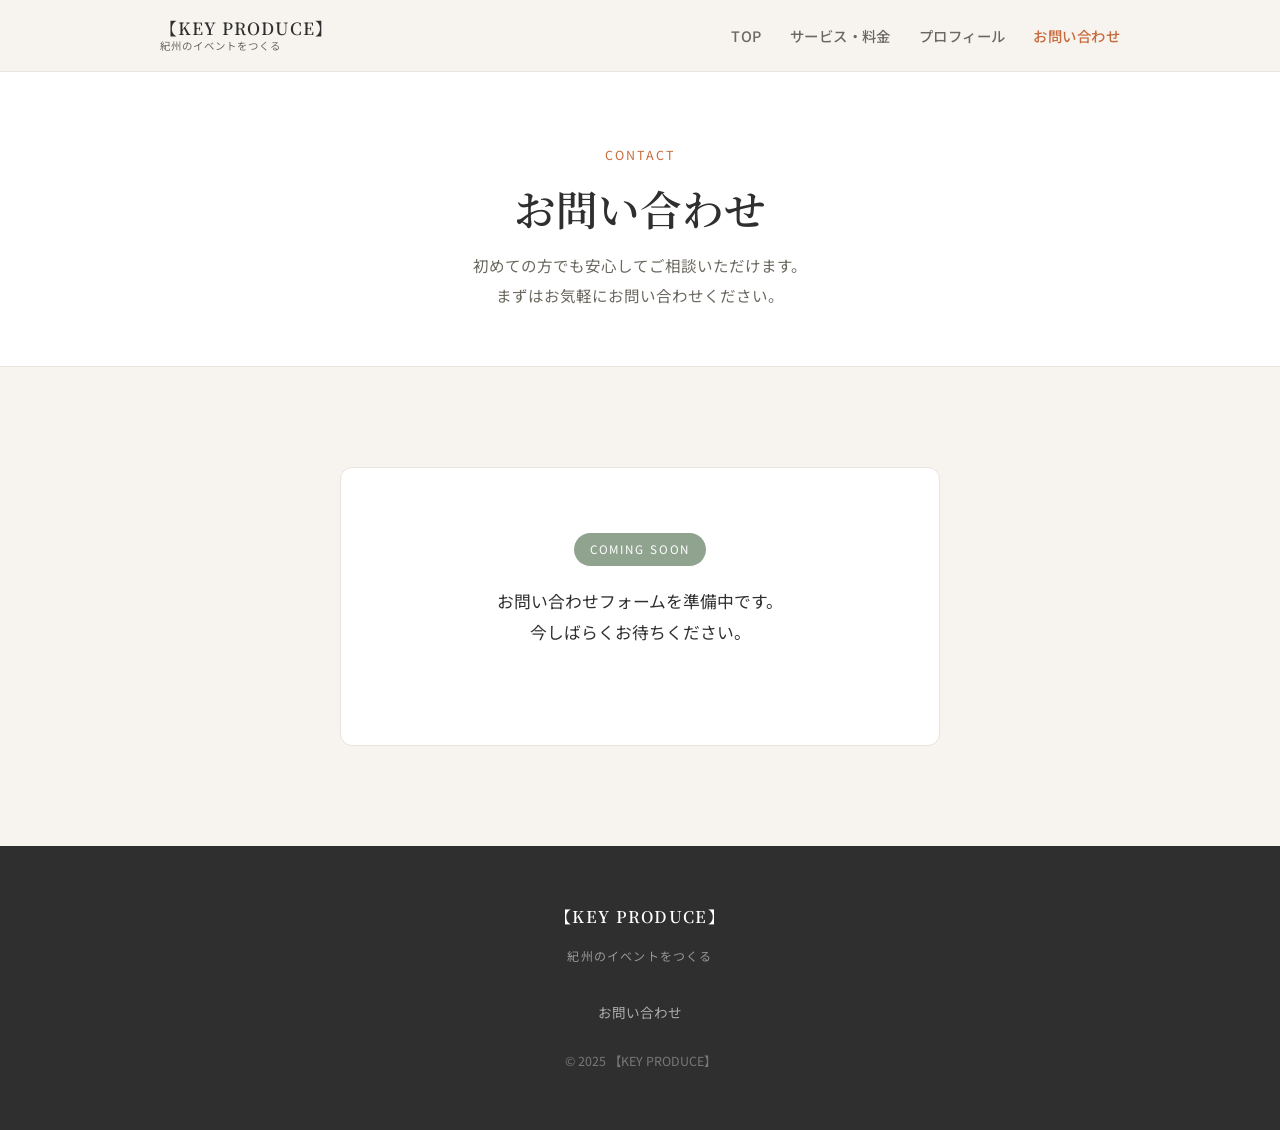
==== commit f76918b7: "お問い合わせホーム調整" ====
--- a/contact/index.html
+++ b/contact/index.html
@@ -35,99 +35,25 @@
       </div>
     </div>
 
-    <!-- フォーム -->
+    <!-- フォーム（準備中） -->
     <section class="section">
       <div class="container">
         <div class="contact-form-wrap" data-reveal>
-
-          <!-- 送信後のサンクスメッセージ -->
-          <div class="form-thanks" id="form-thanks" role="alert" aria-live="polite" hidden>
-            <p style="font-size: 2rem; margin: 0 0 16px;">✓</p>
-            <h2 style="font-family: var(--font-serif); font-size: 1.5rem; font-weight: 600; margin: 0 0 12px;">
-              送信が完了しました
-            </h2>
-            <p style="color: var(--color-muted); margin: 0 0 32px;">
-              内容を確認の上、3営業日以内にご返信いたします。
+          <div class="contact-coming-soon">
+            <p class="contact-coming-soon-badge">Coming Soon</p>
+            <p class="contact-coming-soon-text">
+              お問い合わせフォームを準備中です。<br>
+              今しばらくお待ちください。
             </p>
-            <a class="btn btn-fill" href="../index.html">TOPへ戻る</a>
-          </div>
-
-          <!-- フォーム本体 -->
-          <!-- Google Form URL：作成後に【GOOGLE_FORM_URL】を差し替えてください -->
-          <form id="contact-form" action="【GOOGLE_FORM_URL】" method="POST">
-
-            <div class="form-group">
-              <label class="form-label" for="name">
-                お名前<span class="form-required">必須</span>
-              </label>
-              <input
-                class="form-input"
-                type="text"
-                id="name"
-                name="name"
-                required
-                autocomplete="name"
-                placeholder="例）山田 太郎"
-              />
-            </div>
-
-            <div class="form-group">
-              <label class="form-label" for="email">
-                メールアドレス<span class="form-required">必須</span>
-              </label>
-              <input
-                class="form-input"
-                type="email"
-                id="email"
-                name="email"
-                required
-                autocomplete="email"
-                placeholder="例）example@mail.com"
-              />
-            </div>
-
-            <div class="form-group">
-              <label class="form-label" for="event-type">
-                イベントの種別<span class="form-required">必須</span>
-              </label>
-              <select class="form-select" id="event-type" name="event-type" required>
-                <option value="" disabled selected>選択してください</option>
-                <option value="企業イベント・式典">企業イベント・式典</option>
-                <option value="地域祭り・野外イベント">地域祭り・野外イベント</option>
-                <option value="婚礼・パーティー">婚礼・パーティー</option>
-                <option value="その他">その他</option>
-              </select>
-            </div>
-
-            <div class="form-group">
-              <label class="form-label" for="message">
-                お問い合わせ内容<span class="form-required">必須</span>
-              </label>
-              <textarea
-                class="form-textarea"
-                id="message"
-                name="message"
-                required
-                rows="5"
-                placeholder="イベントの概要・日程・ご質問などをご記入ください"
-              ></textarea>
-            </div>
-
-            <div style="text-align: center;">
-              <button class="form-submit" type="submit" style="max-width: 320px; margin: 0 auto;">
-                送信する
-              </button>
-            </div>
-
-          </form>
-
-          <div class="form-note">
-            内容を確認の上、<strong>3営業日以内</strong>にご返信いたします。<br>
             <!-- Instagram DM リンク（アカウント確定後に解除）
-            お急ぎの場合はInstagramのDMよりご連絡ください。
+            <p style="color: var(--color-muted); font-size: 0.93rem; margin: 0;">
+              お急ぎの方はInstagramのDMよりご連絡ください。
+            </p>
+            <a class="btn btn-fill" href="【INSTAGRAM_URL】" target="_blank" rel="noopener">
+              Instagram DM で連絡する
+            </a>
             -->
           </div>
-
         </div>
       </div>
     </section>
@@ -137,17 +63,5 @@
   <div id="site-footer"></div>
 
   <script src="../js/main.js"></script>
-  <script>
-    // 送信後サンクスメッセージの表示
-    const form = document.getElementById("contact-form");
-    const thanks = document.getElementById("form-thanks");
-    if (form && thanks) {
-      form.addEventListener("submit", (e) => {
-        // Google Form はページ遷移するため、
-        // 送信完了の検知は Google Form のサンクスページで行う。
-        // 必要に応じてリダイレクト先に合わせて調整してください。
-      });
-    }
-  </script>
 </body>
 </html>
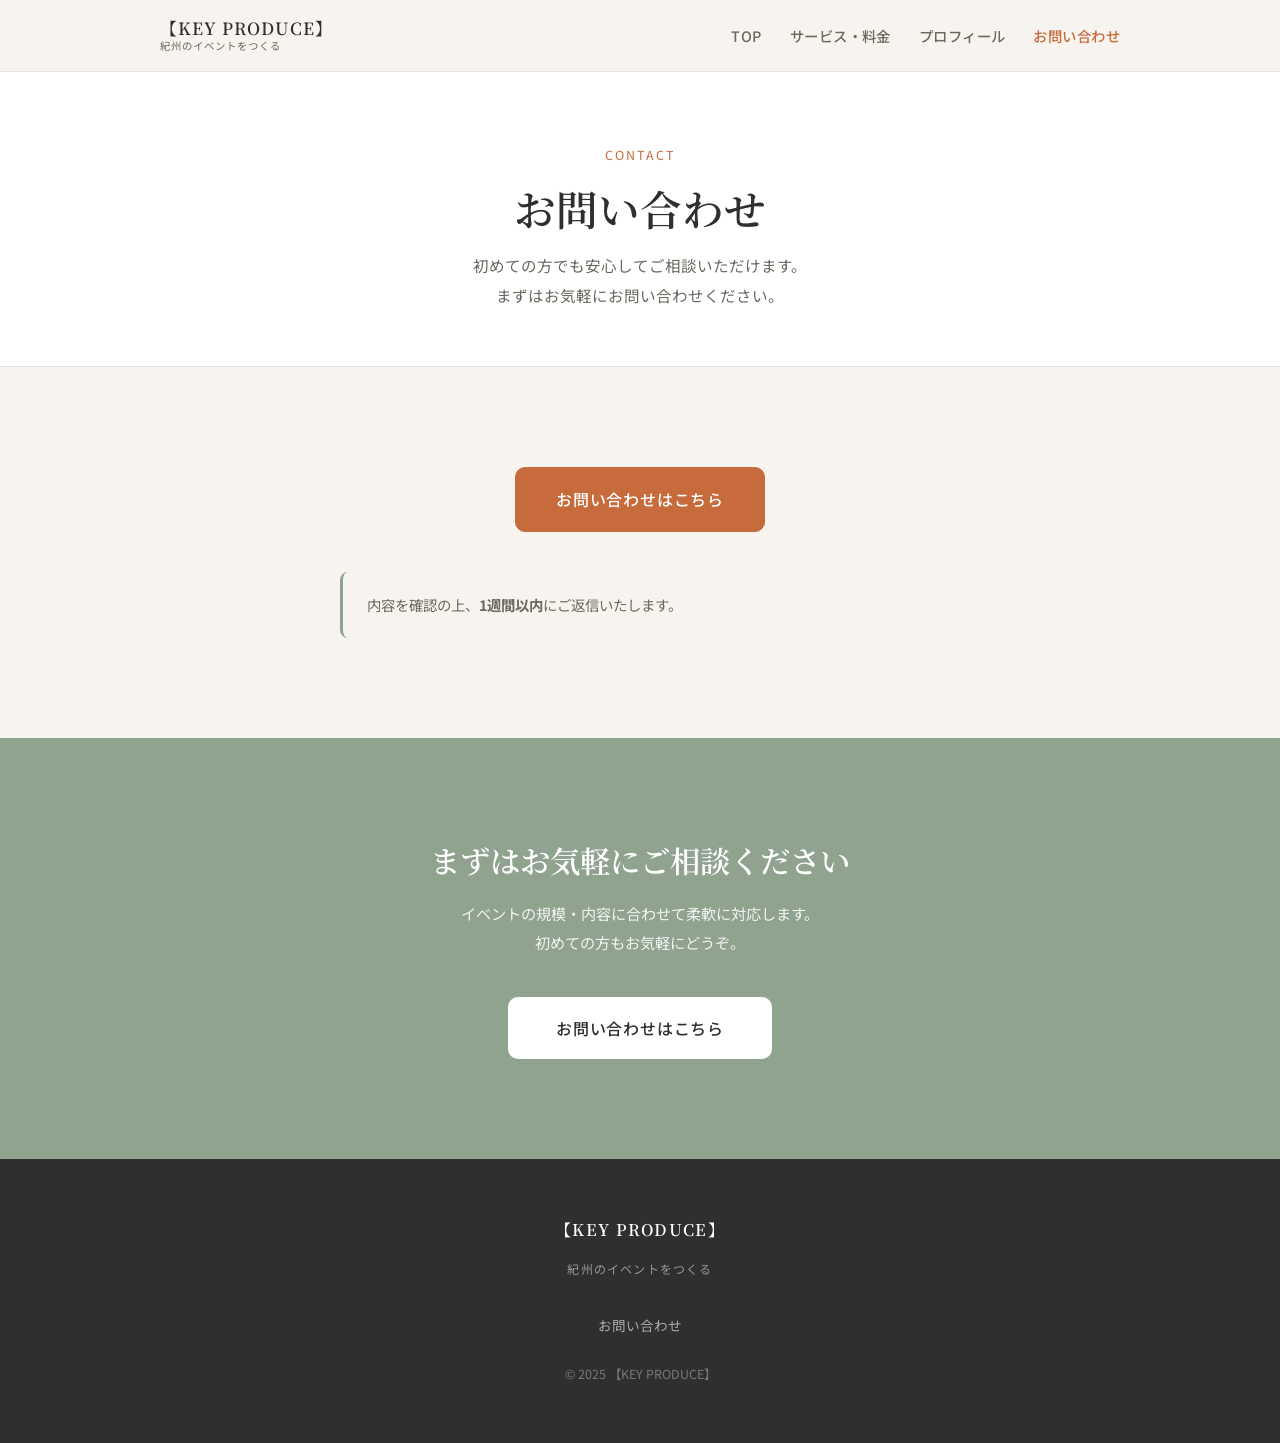
==== commit d4c3a717: "問い合わせフォーム作成google" ====
--- a/contact/index.html
+++ b/contact/index.html
@@ -35,31 +35,36 @@
       </div>
     </div>
 
-    <!-- フォーム（準備中） -->
+    <!-- お問い合わせボタン -->
     <section class="section">
       <div class="container">
         <div class="contact-form-wrap" data-reveal>
-          <div class="contact-coming-soon">
-            <p class="contact-coming-soon-badge">Coming Soon</p>
-            <p class="contact-coming-soon-text">
-              お問い合わせフォームを準備中です。<br>
-              今しばらくお待ちください。
-            </p>
-            <!-- Instagram DM リンク（アカウント確定後に解除）
-            <p style="color: var(--color-muted); font-size: 0.93rem; margin: 0;">
-              お急ぎの方はInstagramのDMよりご連絡ください。
-            </p>
-            <a class="btn btn-fill" href="【INSTAGRAM_URL】" target="_blank" rel="noopener">
-              Instagram DM で連絡する
+
+          <div style="text-align: center;">
+            <a
+              class="btn btn-fill btn-lg"
+              href="https://forms.gle/4PhHbf9vP138YuXG6"
+              target="_blank"
+              rel="noopener"
+            >
+              お問い合わせはこちら
             </a>
+          </div>
+
+          <div class="form-note" style="margin-top: 40px;">
+            内容を確認の上、<strong>1週間以内</strong>にご返信いたします。<br>
+            <!-- Instagram DM（アカウント確定後に解除）
+            お急ぎの場合はInstagramのDMよりご連絡ください。
             -->
           </div>
+
         </div>
       </div>
     </section>
 
   </main>
 
+  <div id="site-cta"></div>
   <div id="site-footer"></div>
 
   <script src="../js/main.js"></script>
